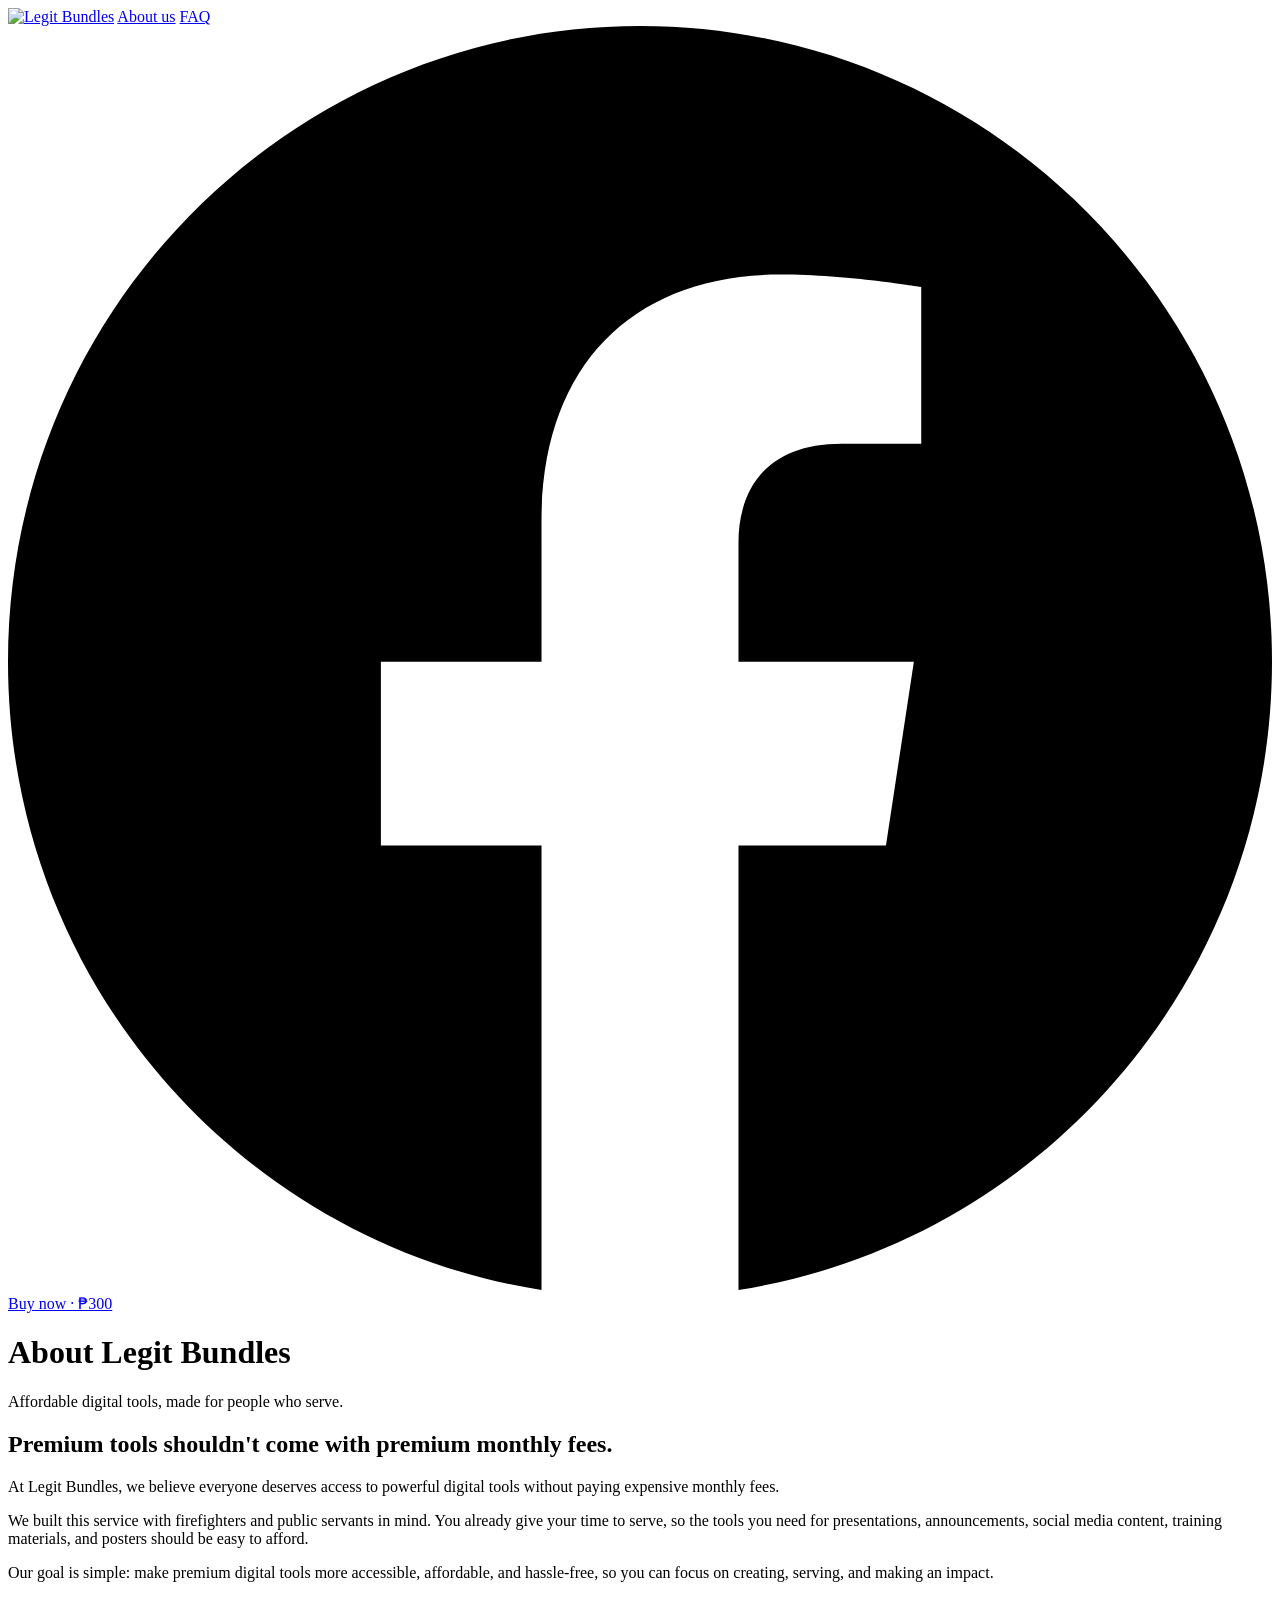
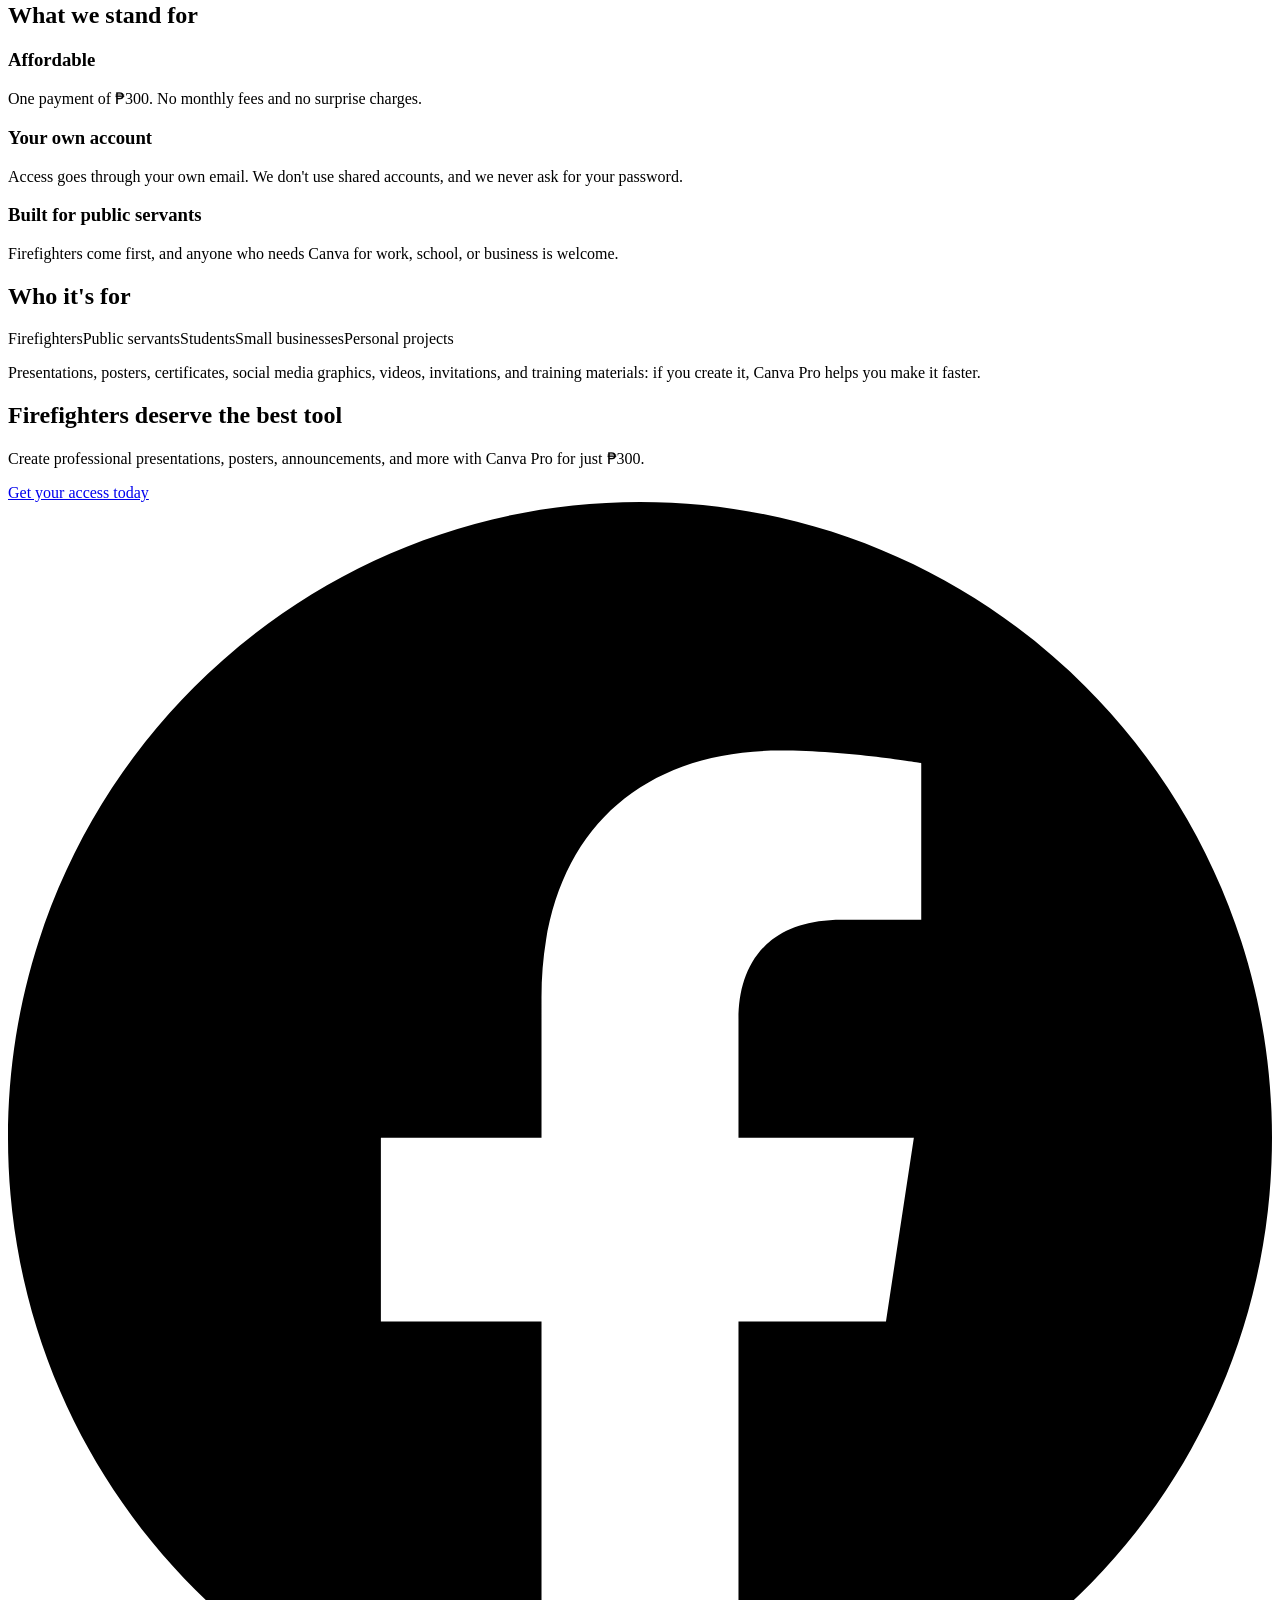
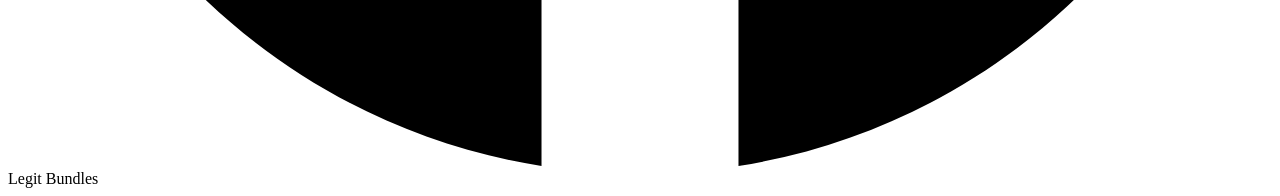
==== about.html @ 59784636 "Add about.html" ====
<!DOCTYPE html>
<html lang="en">
<head>
<meta charset="utf-8">
<meta name="viewport" content="width=device-width, initial-scale=1">
<title>About us | Legit Bundles</title>
<meta name="description" content="Legit Bundles makes premium digital tools affordable for firefighters and public servants.">
<meta property="og:title" content="About us | Legit Bundles">
<meta property="og:description" content="Legit Bundles makes premium digital tools affordable for firefighters and public servants.">
<meta property="og:image" content="https://lgtbundles.github.io/fire/assets/firefighter.png">
<link rel="preconnect" href="https://fonts.googleapis.com">
<link rel="preconnect" href="https://fonts.gstatic.com" crossorigin>
<link href="https://fonts.googleapis.com/css2?family=Montserrat:wght@500;700;800&display=swap" rel="stylesheet">
<link rel="stylesheet" href="style.css">
</head>
<body>
<header class="nav">
  <a href="https://lgtbundles.github.io/fire/"><img src="assets/logo.png" alt="Legit Bundles"></a>
  <span class="sp"></span>
  <a class="l" href="about.html">About us</a>
  <a class="l" href="faq.html">FAQ</a>
  <a class="fb" href="https://www.facebook.com/lgtbundles" target="_blank" rel="noopener" aria-label="Legit Bundles on Facebook"><svg viewBox="0 0 24 24"><path d="M24 12.07C24 5.4 18.63 0 12 0S0 5.4 0 12.07C0 18.1 4.39 23.1 10.13 24v-8.44H7.08v-3.49h3.05V9.41c0-3.02 1.79-4.69 4.53-4.69 1.31 0 2.68.24 2.68.24v2.97h-1.51c-1.49 0-1.96.93-1.96 1.88v2.26h3.33l-.53 3.49h-2.8V24C19.61 23.1 24 18.1 24 12.07z"/></svg></a>
  <a class="btn sm" href="pay.html">Buy now · ₱300</a>
</header>
<main>
<div class="phead grad">
  <h1>About Legit Bundles</h1>
  <p>Affordable digital tools, made for people who serve.</p>
</div>
<section class="wrap story">
  <h2 class="big">Premium tools shouldn't come with premium monthly fees.</h2>
  <div>
    <p>At Legit Bundles, we believe everyone deserves access to powerful digital tools without paying expensive monthly fees.</p>
    <p>We built this service with firefighters and public servants in mind. You already give your time to serve, so the tools you need for presentations, announcements, social media content, training materials, and posters should be easy to afford.</p>
    <p>Our goal is simple: make premium digital tools more accessible, affordable, and hassle-free, so you can focus on creating, serving, and making an impact.</p>
  </div>
</section>
<section class="wrap">
  <h2>What we stand for</h2>
  <div class="vals">
    <div class="val"><h3>Affordable</h3><p>One payment of ₱300. No monthly fees and no surprise charges.</p></div>
    <div class="val"><h3>Your own account</h3><p>Access goes through your own email. We don't use shared accounts, and we never ask for your password.</p></div>
    <div class="val"><h3>Built for public servants</h3><p>Firefighters come first, and anyone who needs Canva for work, school, or business is welcome.</p></div>
  </div>
</section>
<section class="wrap">
  <h2>Who it's for</h2>
  <div class="chips"><span>Firefighters</span><span>Public servants</span><span>Students</span><span>Small businesses</span><span>Personal projects</span></div>
  <p class="note">Presentations, posters, certificates, social media graphics, videos, invitations, and training materials: if you create it, Canva Pro helps you make it faster.</p>
</section>
<section class="cta grad">
  <h2>Firefighters deserve the best tool</h2>
  <p>Create professional presentations, posters, announcements, and more with Canva Pro for just ₱300.</p>
  <a class="btn" href="pay.html">Get your access today</a>
</section>
</main>
<footer>
  <a class="fb" href="https://www.facebook.com/lgtbundles" target="_blank" rel="noopener" aria-label="Legit Bundles on Facebook"><svg viewBox="0 0 24 24"><path d="M24 12.07C24 5.4 18.63 0 12 0S0 5.4 0 12.07C0 18.1 4.39 23.1 10.13 24v-8.44H7.08v-3.49h3.05V9.41c0-3.02 1.79-4.69 4.53-4.69 1.31 0 2.68.24 2.68.24v2.97h-1.51c-1.49 0-1.96.93-1.96 1.88v2.26h3.33l-.53 3.49h-2.8V24C19.61 23.1 24 18.1 24 12.07z"/></svg></a>
  <span>Legit Bundles</span>
</footer>
</body>
</html>
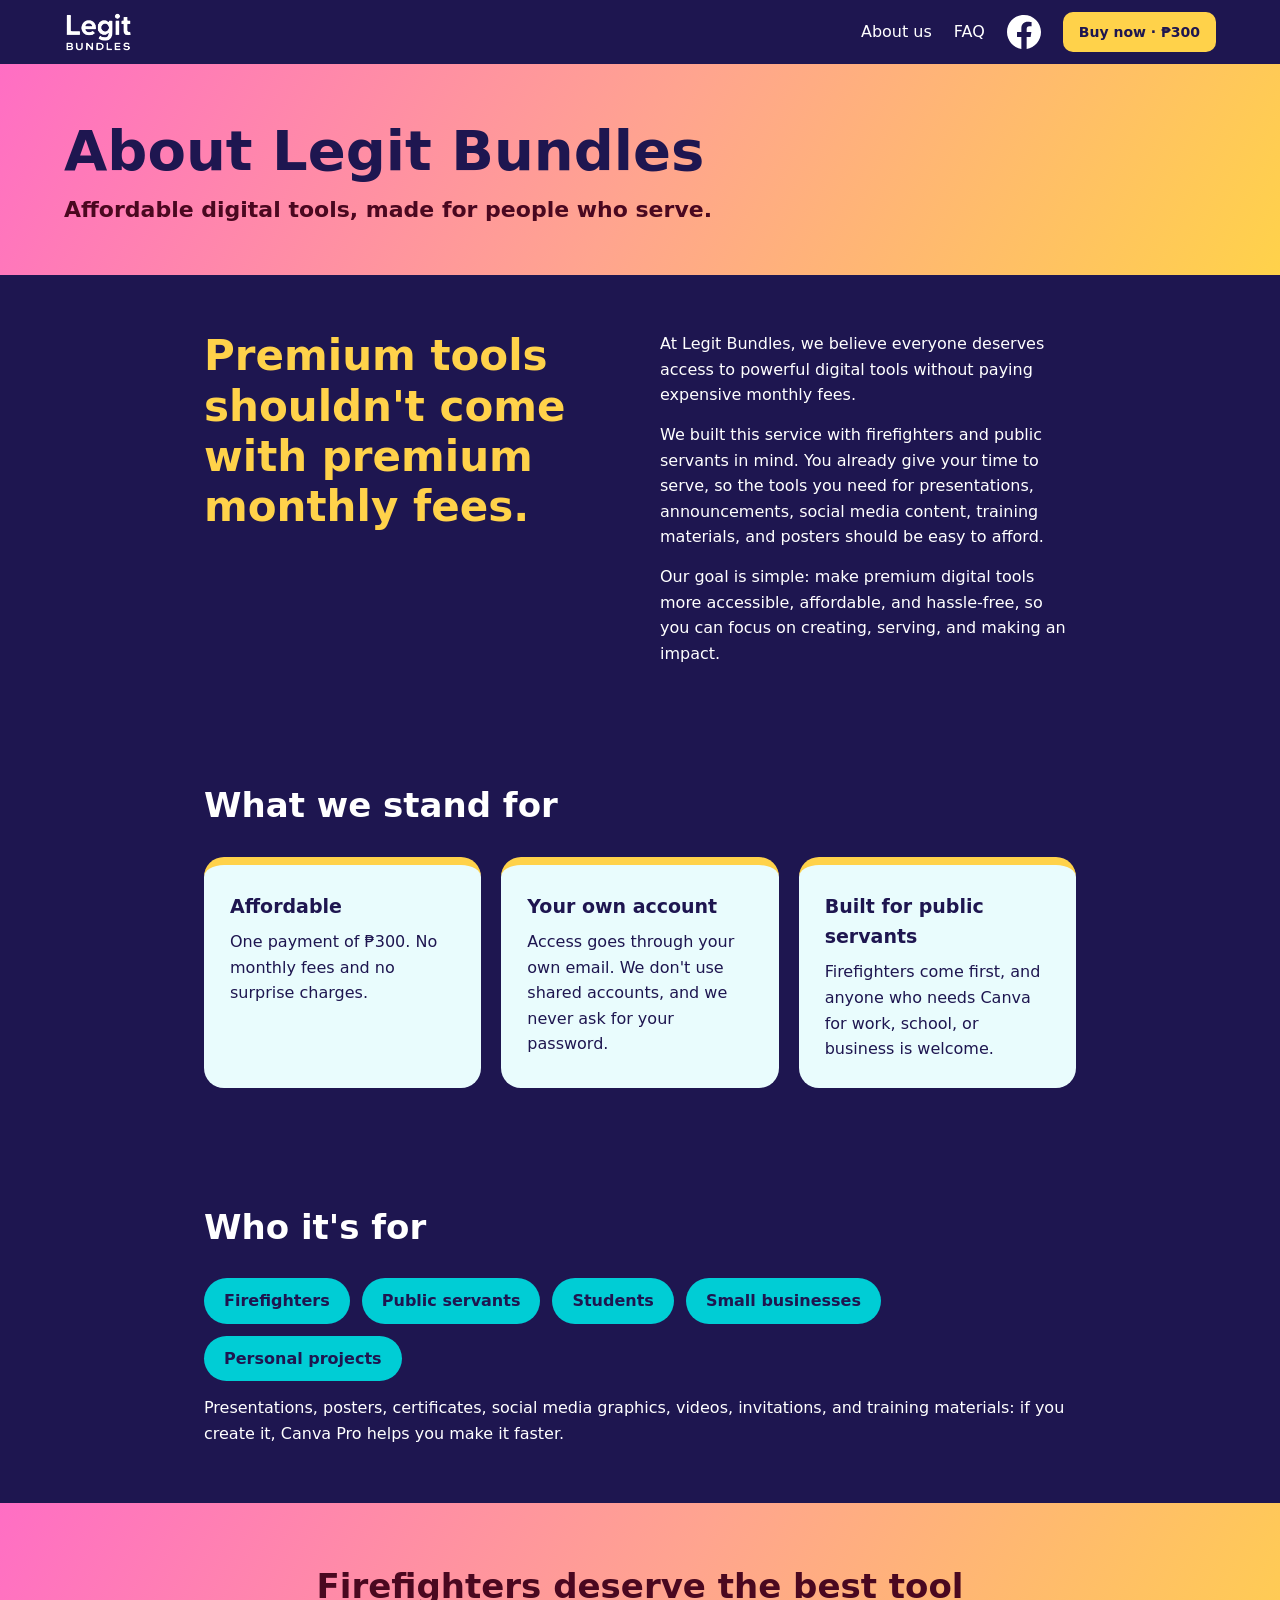
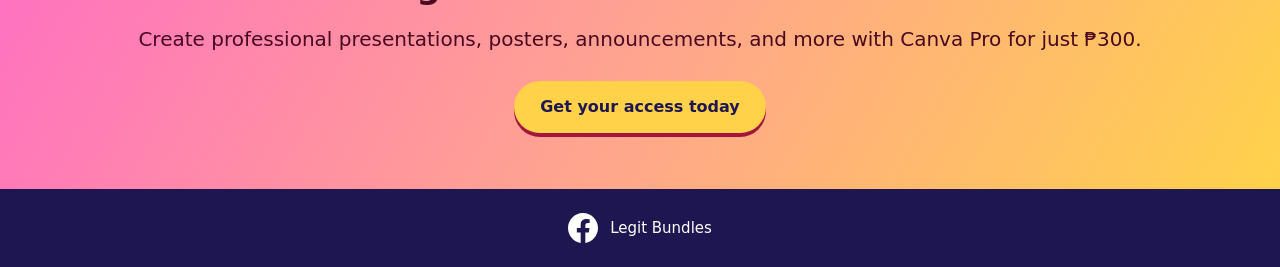
==== commit e6e79bb5: "about.html" ====
--- a/about.html
+++ b/about.html
@@ -15,7 +15,7 @@
 </head>
 <body>
 <header class="nav">
-  <a href="https://lgtbundles.github.io/fire/"><img src="assets/logo.png" alt="Legit Bundles"></a>
+  <a href="https://legitbundles.github.io/home/"><img src="assets/logo.png" alt="Legit Bundles"></a>
   <span class="sp"></span>
   <a class="l" href="about.html">About us</a>
   <a class="l" href="faq.html">FAQ</a>
--- a/style.css
+++ b/style.css
@@ -0,0 +1,94 @@
+:root{--navy:#1e1650;--pink:#ff6ec4;--yel:#ffd24a;--cyan:#00cdd5;--wine:#a3153f;--ink:#4a0820;--ice:#e9fcfd}
+*{box-sizing:border-box;margin:0}
+html{scroll-behavior:smooth}
+body{font-family:Montserrat,system-ui,sans-serif;background:var(--navy);color:#fff;line-height:1.6}
+a{color:inherit}
+:focus-visible{outline:3px solid var(--yel);outline-offset:3px}
+.grad{background:linear-gradient(120deg,var(--pink),#ffa48f 50%,var(--yel))}
+.nav{position:sticky;top:0;z-index:9;display:flex;align-items:center;gap:22px;padding:12px 5%;background:var(--navy)}
+.nav img{height:40px;width:auto;display:block}
+.nav .sp{flex:1}
+.nav .l{text-decoration:none;font-weight:500}
+.fb{display:inline-flex;width:34px;height:34px}
+.fb svg{width:100%;height:100%;fill:#fff}
+.btn{display:inline-block;background:var(--yel);color:var(--navy);font-weight:800;text-decoration:none;border-radius:999px;padding:13px 26px;box-shadow:0 4px 0 var(--wine)}
+.btn:hover{filter:brightness(1.05)}
+.btn.sm{padding:9px 16px;font-size:14px;border-radius:10px;box-shadow:none}
+.hero{display:grid;grid-template-columns:.95fr 1.05fr;align-items:end;gap:24px;padding:48px 5% 0;overflow:hidden}
+.hero h1{display:inline-block;background:var(--navy);padding:26px 34px;border-radius:0 24px 24px 0;margin-left:-5.5vw;padding-left:5.5vw;font-size:clamp(28px,4.4vw,52px);line-height:1.15;font-weight:800;text-transform:uppercase}
+.hero h1 b{color:var(--yel)}
+.hero .tag{margin:24px 0 8px;font-size:clamp(20px,2.4vw,28px);font-weight:700}
+.hero .sub{color:var(--ink);font-weight:500;max-width:34em}
+.pills{display:flex;flex-wrap:wrap;gap:12px;margin:22px 0}
+.pills span{display:flex;align-items:center;gap:10px;background:#fff;color:var(--wine);font-weight:800;font-size:14px;text-transform:uppercase;border:2px solid #ff4b55;border-radius:999px;padding:6px 18px 6px 8px}
+.pills i{display:grid;place-items:center;width:30px;height:30px;border-radius:50%;background:#ff3b45;color:#fff;font-style:normal}
+.offer{display:inline-flex;text-decoration:none;border-radius:20px;overflow:hidden;box-shadow:0 5px 0 rgba(0,0,0,.25);margin-bottom:48px}
+.offer .a{background:var(--wine);padding:16px 18px;font-weight:800;font-size:15px;max-width:150px;line-height:1.3}
+.offer .b{background:var(--yel);color:var(--wine);padding:14px 28px;font-weight:800;font-size:14px}
+.offer .b strong{display:block;font-size:30px;line-height:1.1}
+.hero img{width:100%;height:auto;max-width:640px;justify-self:center;display:block}
+section{padding:56px 5%}
+h2{font-size:clamp(24px,3vw,34px);font-weight:800;margin-bottom:24px}
+.steps{display:grid;grid-template-columns:repeat(3,1fr);gap:20px}
+.step{background:var(--ice);color:var(--navy);border-radius:20px;padding:24px}
+.step b{display:grid;place-items:center;width:40px;height:40px;border-radius:50%;background:var(--navy);color:var(--yel);margin-bottom:12px}
+.step h3{font-size:18px;margin-bottom:6px}
+.two{display:grid;grid-template-columns:1fr 1fr;gap:28px;align-items:start}
+.card{background:var(--cyan);color:var(--navy);border-radius:28px;padding:32px}
+.card h3{font-size:22px;margin-bottom:12px}
+.card p+p{margin-top:12px}
+.faq{background:var(--ice);color:var(--navy)}
+.faq details{border-bottom:1px solid #b6e6ea;padding:14px 0}
+.faq summary{cursor:pointer;font-weight:700;list-style:none;display:flex;justify-content:space-between;gap:12px}
+.faq summary::after{content:"+";font-size:22px;line-height:1}
+.faq details[open] summary::after{content:"\2212"}
+.faq details p{margin-top:8px}
+.cta{text-align:center;color:var(--ink)}
+.cta h2{color:var(--ink);margin-bottom:10px}
+.cta p{font-size:20px;margin-bottom:26px}
+footer{display:flex;justify-content:center;align-items:center;gap:12px;padding:24px 5%;font-size:15px}
+footer .fb{width:30px;height:30px}
+/* payment page */
+.pay{max-width:1000px;margin:0 auto;padding:40px 5% 24px}
+.pay h1{font-size:clamp(26px,4vw,40px);font-weight:800;margin-bottom:8px}
+.pay .lead{margin-bottom:28px}
+.qr{text-align:center}
+.qr img{width:min(100%,280px);height:auto;aspect-ratio:1/1;object-fit:contain;image-rendering:pixelated;background:#fff;padding:10px;border-radius:16px;display:block;margin:0 auto 14px}
+.amt{font-size:32px;font-weight:800;color:var(--wine)}
+.acct{background:#fff;border-radius:12px;padding:10px 14px;margin:12px 0;font-weight:700}
+.acct small{display:block;font-weight:500;opacity:.7}
+.order li{display:flex;justify-content:space-between;list-style:none;padding:8px 0;border-bottom:1px dashed #0a8d93}
+.order{padding:0;margin:10px 0 18px}
+.how{padding-left:20px;margin-top:10px}
+.how li{margin-bottom:6px}
+.formwrap{background:#fff;border-radius:24px;overflow:hidden;margin-top:28px}
+.formwrap iframe{width:100%;height:1150px;border:0;display:block}
+.help{text-align:center;padding:26px 5% 8px}
+.phead{padding:56px 5% 48px;color:var(--navy)}
+.phead h1{font-size:clamp(32px,5vw,56px);font-weight:800;line-height:1.1}
+.phead p{margin-top:10px;font-size:clamp(17px,2vw,22px);font-weight:600;color:var(--ink)}
+.wrap{max-width:1000px;margin:0 auto}
+.story{display:grid;grid-template-columns:1fr 1fr;gap:40px;align-items:start}
+.big{font-size:clamp(28px,3.6vw,42px);line-height:1.2;color:var(--yel);margin:0}
+.story p+p,.note{margin-top:14px}
+.vals{display:grid;grid-template-columns:repeat(3,1fr);gap:20px}
+.val{background:var(--ice);color:var(--navy);border-radius:20px;padding:26px;border-top:8px solid var(--yel)}
+.val h3{font-size:19px;margin-bottom:8px}
+.chips{display:flex;flex-wrap:wrap;gap:12px}
+.chips span{background:var(--cyan);color:var(--navy);font-weight:700;border-radius:999px;padding:10px 20px}
+.wrap h2:not(.big){margin-top:0}
+.panel{padding:8px 28px}
+.panel details:last-child{border-bottom:0}
+.wrap>h2:not(:first-child){margin-top:36px}
+.help2{margin-top:36px;text-align:center}
+.help2 p{margin-bottom:16px}
+@media(max-width:800px){
+.story,.vals{grid-template-columns:1fr}
+.hero,.two,.steps{grid-template-columns:1fr}
+.hero{padding-top:32px}
+.nav .l{display:none}
+.nav{gap:14px}
+.offer{margin-bottom:28px}
+.hero img{max-width:440px}
+}
+@media(prefers-reduced-motion:reduce){html{scroll-behavior:auto}}
